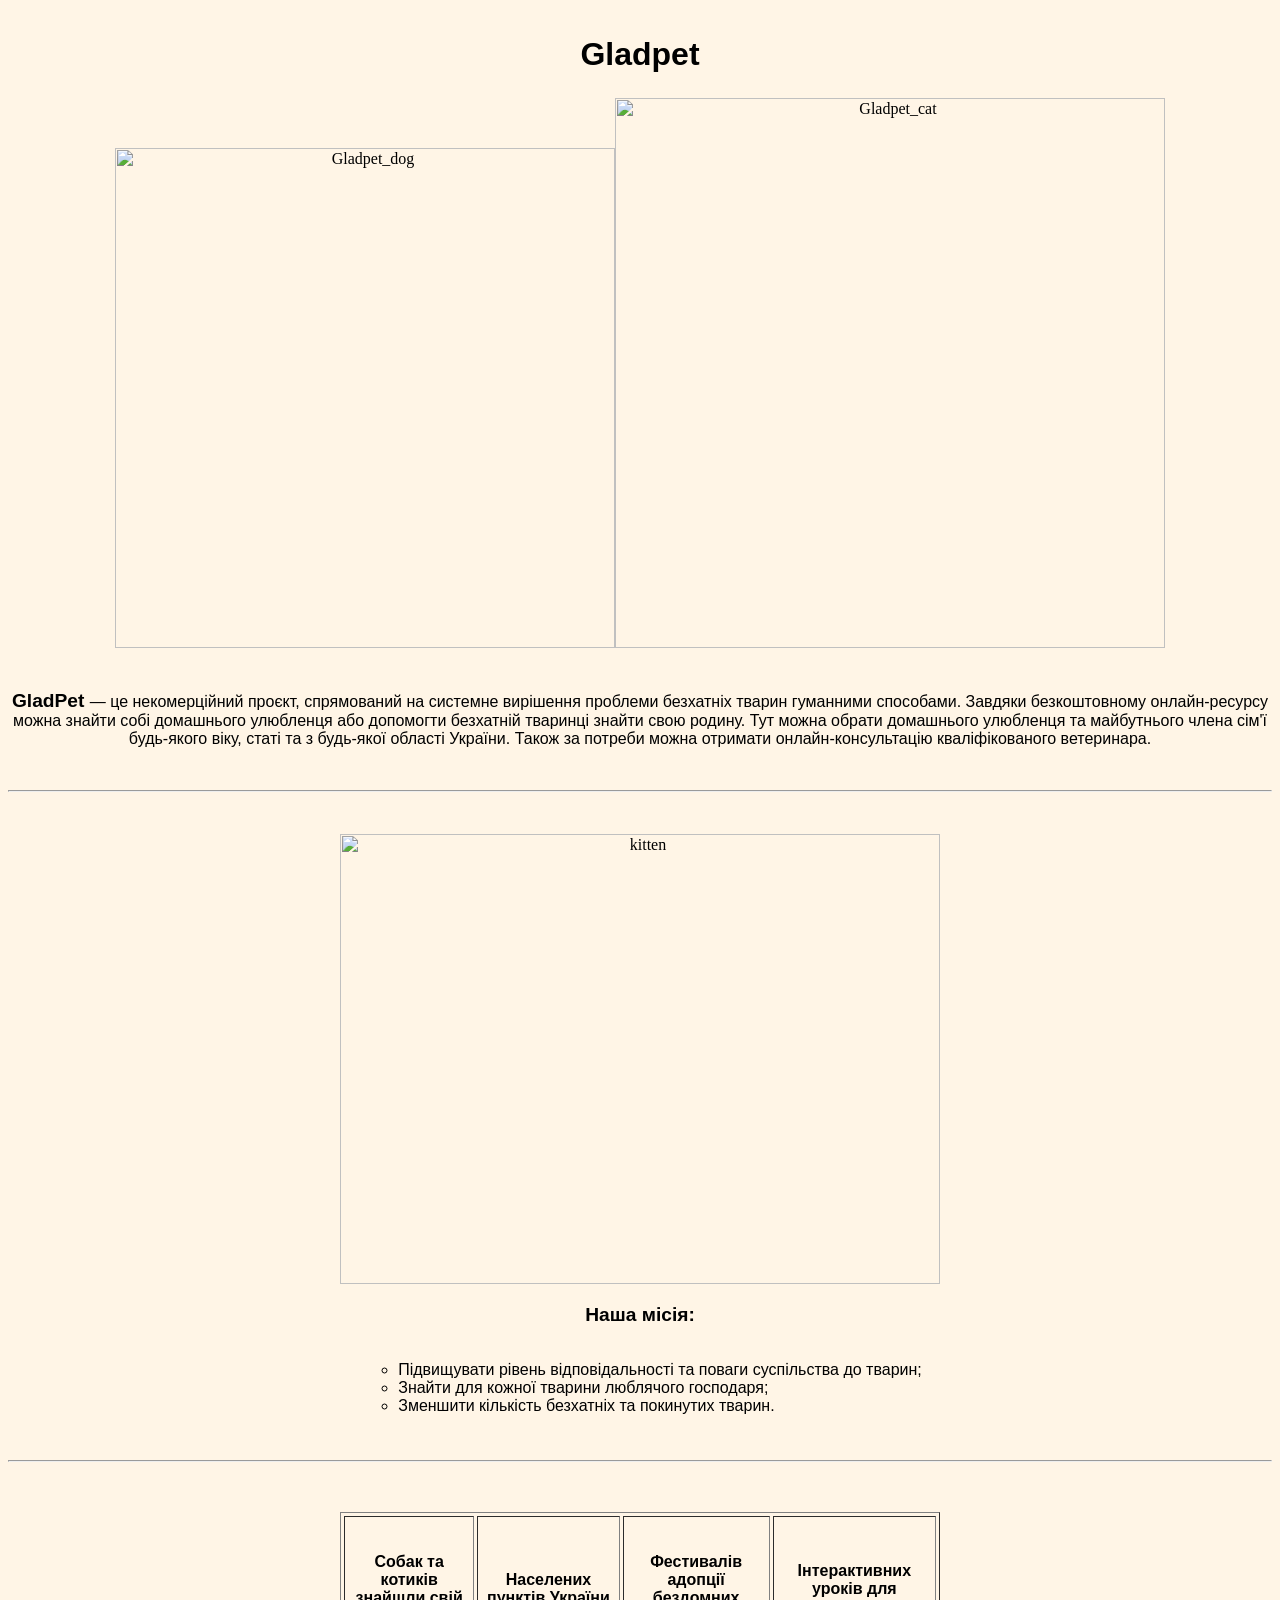
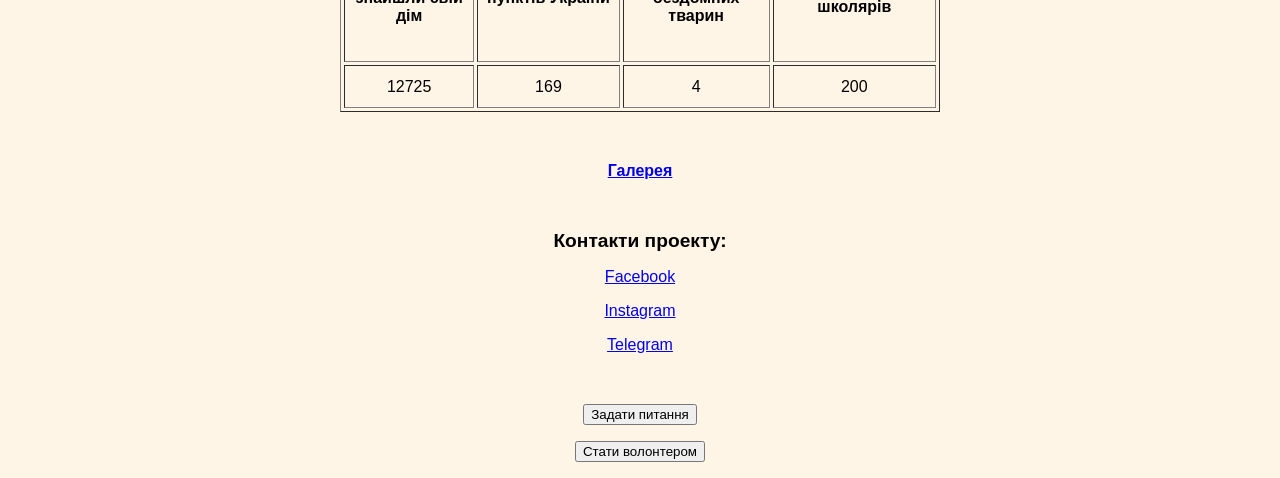
==== index.html @ 4444d38a "pages" ====
<!DOCTYPE html>
<html>
<head>
<title>My homework</title>
</head>
<body bgcolor="#fff5e6">

<h1 align="center"><font face="Arial"><font size="16"></font>Gladpet</font></h1>
	<p align="center"><img src="https://gladpet.org/assets/layouts/volunteers/banner-image.png" title="Gladpet_dog" width="500" height="500"><img src="https://gladpet.org/assets/layouts/about/banner-image.png" title="Gladpet_cat" width="550" height="550"></p> 
    <p align="center"><font face="Arial"> 
	<b><big><br>GladPet </big></b> — це некомерційний проєкт, спрямований на системне вирішення проблеми безхатніх тварин гуманними способами. Завдяки безкоштовному онлайн-ресурсу можна знайти собі домашнього улюбленця або допомогти безхатній тваринці знайти свою родину.
Тут можна обрати домашнього улюбленця та майбутнього члена сім'ї будь-якого віку, статі та з будь-якої області України. Також за потреби можна отримати онлайн-консультацію кваліфікованого ветеринара.</font></p>
	<br><hr> 

<br>
<p align="center"><img src="https://lh7-rt.googleusercontent.com/docsz/AD_4nXcCz4nDZJmaOsyxrYwbD8L-oWwhBf1DgJiBj8JdExGa-wqGGQSl1o8RvwXmMapVSakaW2Sn0EIj0qeB4Qe98BbWUadIzt_vdbMUoUZPvIjFr7JROKl7RMZcdWb0UXivlZOIoBSrvh8P7WNJ6sg2j_TaNTq8?key=EPZh9AYdUwj3i691cPQAmw" title="kitten" width="600" height="450"></p>
<figcaption>
<div align="center">
  <p><b><big><font face="Arial">Наша місія:</font></big></b></p>
<table>
<tr><td><font face="Arial"><ul type="circle">
<li>Підвищувати рівень відповідальності та поваги суспільства до тварин;</li>
<li>Знайти для кожної тварини люблячого господаря;</li>
<li>Зменшити кількість безхатніх та покинутих тварин.</li>
</ul>
</td></tr></table>
</div>

<br><hr>

<p><br>
<table border="1" cellspacing="3" align="center" width="600" height="200">
<tr>
    <th width="300" align="center"><font face="Arial">Собак та котиків знайшли свій дім</font></th>
    <th width="300" align="center"><font face="Arial">Населених пунктів України</font></th>
    <th width="300" align="center"><font face="Arial">Фестивалів адопції бездомних тварин</font></th>
    <th width="300" align="center"><font face="Arial">Інтерактивних уроків для школярів</font></th>
</tr>
<tr>
    <td align="center"><font face="Arial">12725</font></td>
    <td align="center"><font face="Arial">169</font></td>
    <td align="center"><font face="Arial">4</font></td>
    <td align="center"><font face="Arial">200</font></td>
</tr>
</table>
</p>

<br><p align="center"><b><font face="Arial"><a href="C:/Users/user/Desktop/Homework21/pages/gallery.html">Галерея</b></a>
</font>
</p>

<br><div align="center">
  <p><b><big><font face="Arial">Контакти проекту:</font></big></b></p>

  <p><font face="Arial"><a href="https://www.facebook.com/projectGladPet">Facebook</a></font></p>
  <p><font face="Arial"><a href="https://www.instagram.com/gladpet_org/#">Instagram</a></font></p>
  <p><font face="Arial"><a href="https://t.me/gladpet">Telegram</a></font></p>

  <br><p><input type="submit" value="Задати питання"></p>
  <p><button type="submit">Стати волонтером</button></p>
</div>

</body>
</html>
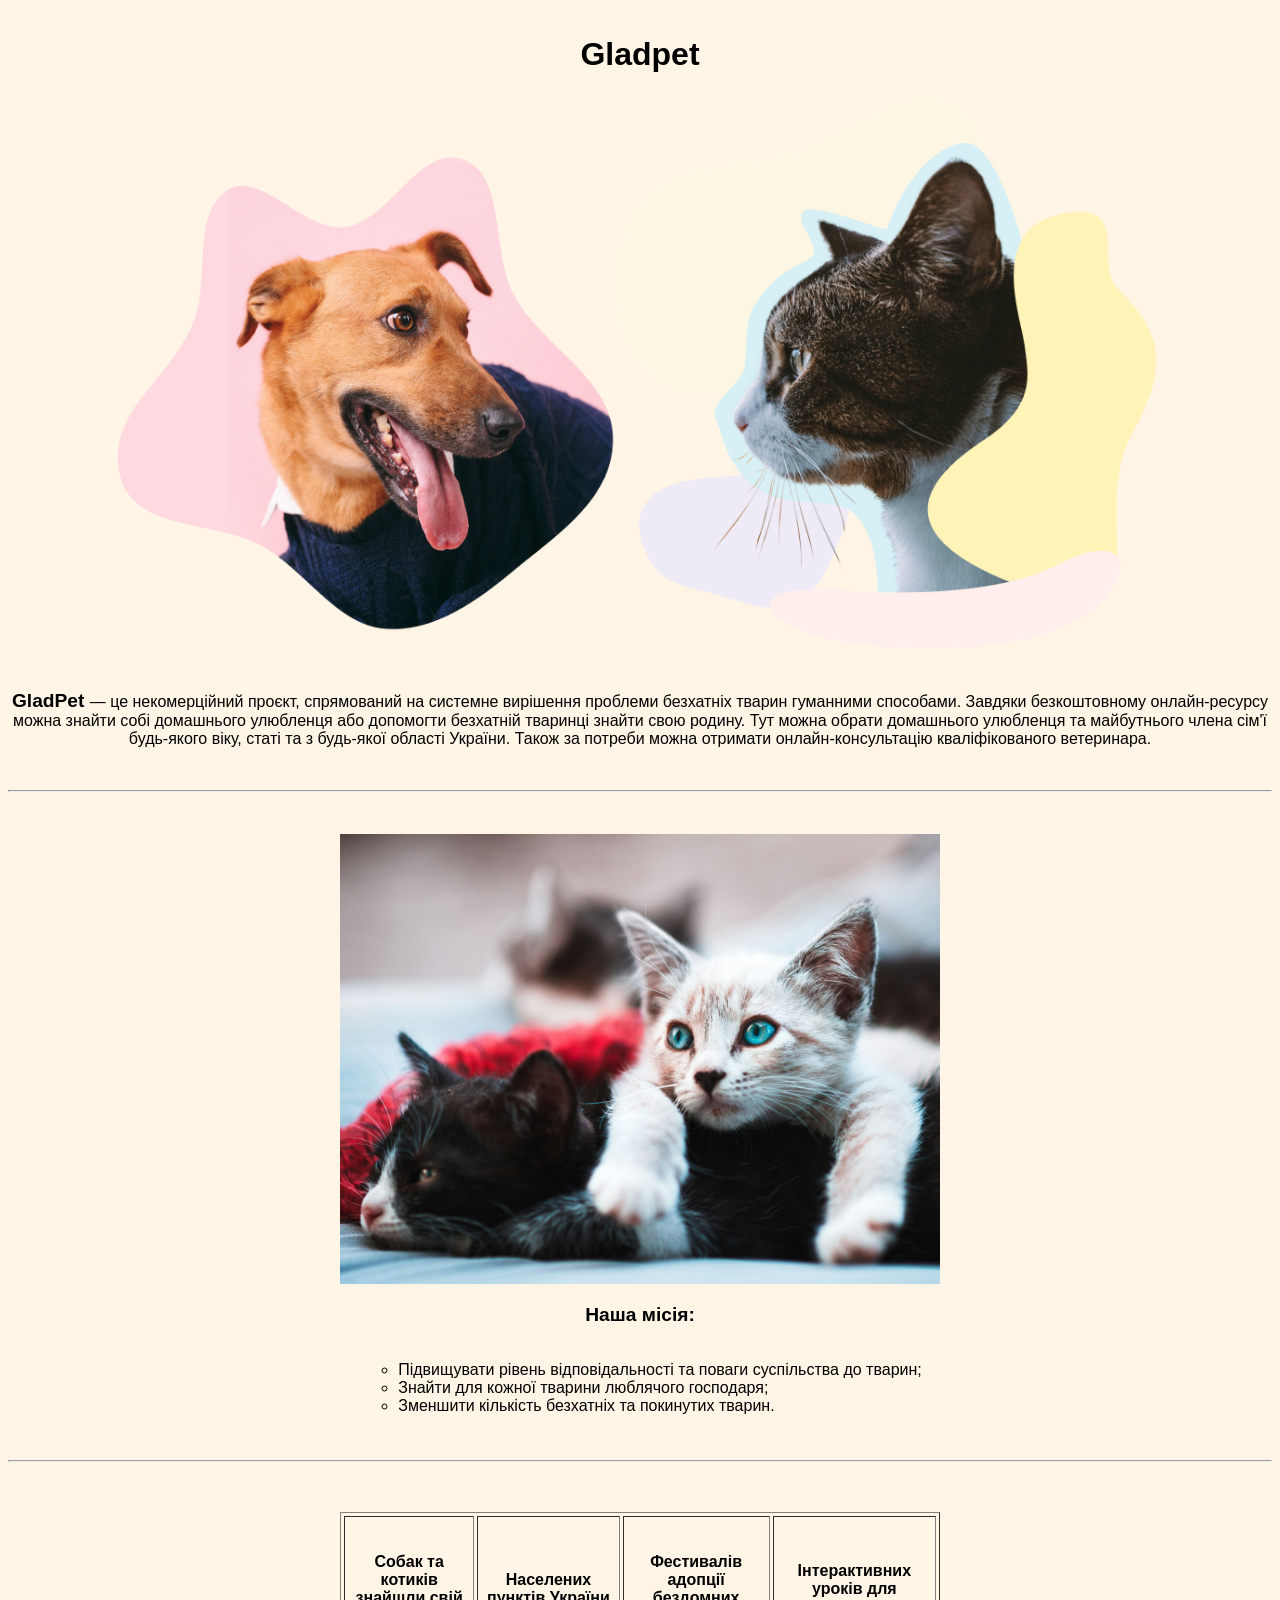
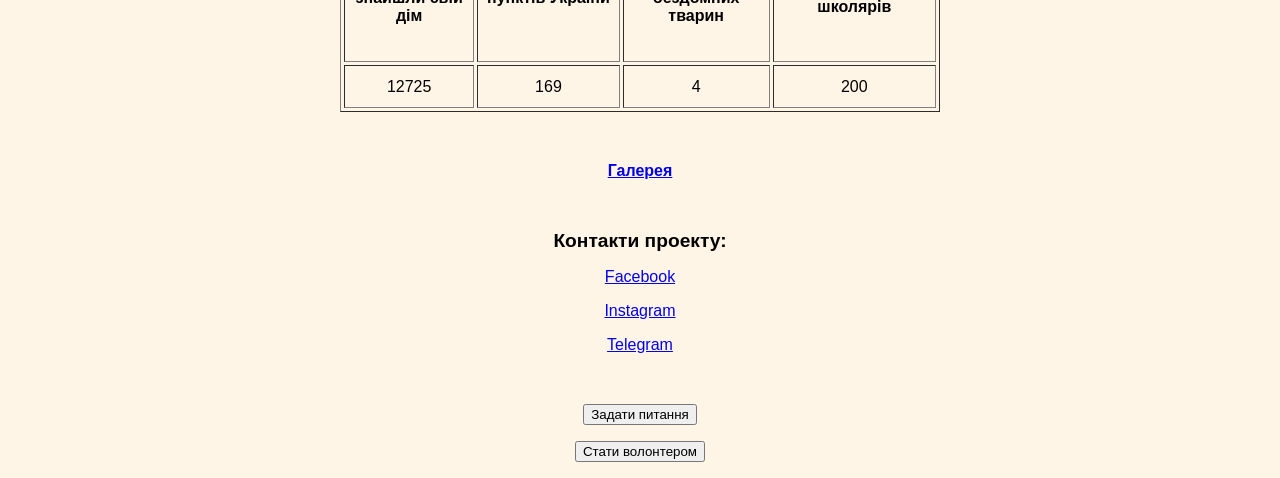
==== commit 5ef7a5cd: "pages" ====
--- a/index.html
+++ b/index.html
@@ -6,14 +6,15 @@
 <body bgcolor="#fff5e6">
 
 <h1 align="center"><font face="Arial"><font size="16"></font>Gladpet</font></h1>
-	<p align="center"><img src="https://gladpet.org/assets/layouts/volunteers/banner-image.png" title="Gladpet_dog" width="500" height="500"><img src="https://gladpet.org/assets/layouts/about/banner-image.png" title="Gladpet_cat" width="550" height="550"></p> 
+	<p align="center"><img src="./photos/Image4.png" title="Gladpet_dog" width="500" height="500"><img src="./photos/Image5.png" title="Gladpet_cat" width="550" height="550"></p> 
     <p align="center"><font face="Arial"> 
 	<b><big><br>GladPet </big></b> — це некомерційний проєкт, спрямований на системне вирішення проблеми безхатніх тварин гуманними способами. Завдяки безкоштовному онлайн-ресурсу можна знайти собі домашнього улюбленця або допомогти безхатній тваринці знайти свою родину.
 Тут можна обрати домашнього улюбленця та майбутнього члена сім'ї будь-якого віку, статі та з будь-якої області України. Також за потреби можна отримати онлайн-консультацію кваліфікованого ветеринара.</font></p>
-	<br><hr> 
+	
+<br><hr> 
 
 <br>
-<p align="center"><img src="https://lh7-rt.googleusercontent.com/docsz/AD_4nXcCz4nDZJmaOsyxrYwbD8L-oWwhBf1DgJiBj8JdExGa-wqGGQSl1o8RvwXmMapVSakaW2Sn0EIj0qeB4Qe98BbWUadIzt_vdbMUoUZPvIjFr7JROKl7RMZcdWb0UXivlZOIoBSrvh8P7WNJ6sg2j_TaNTq8?key=EPZh9AYdUwj3i691cPQAmw" title="kitten" width="600" height="450"></p>
+<p align="center"><img src="./photos/Image6.png" title="kitten" width="600" height="450"></p>
 <figcaption>
 <div align="center">
   <p><b><big><font face="Arial">Наша місія:</font></big></b></p>
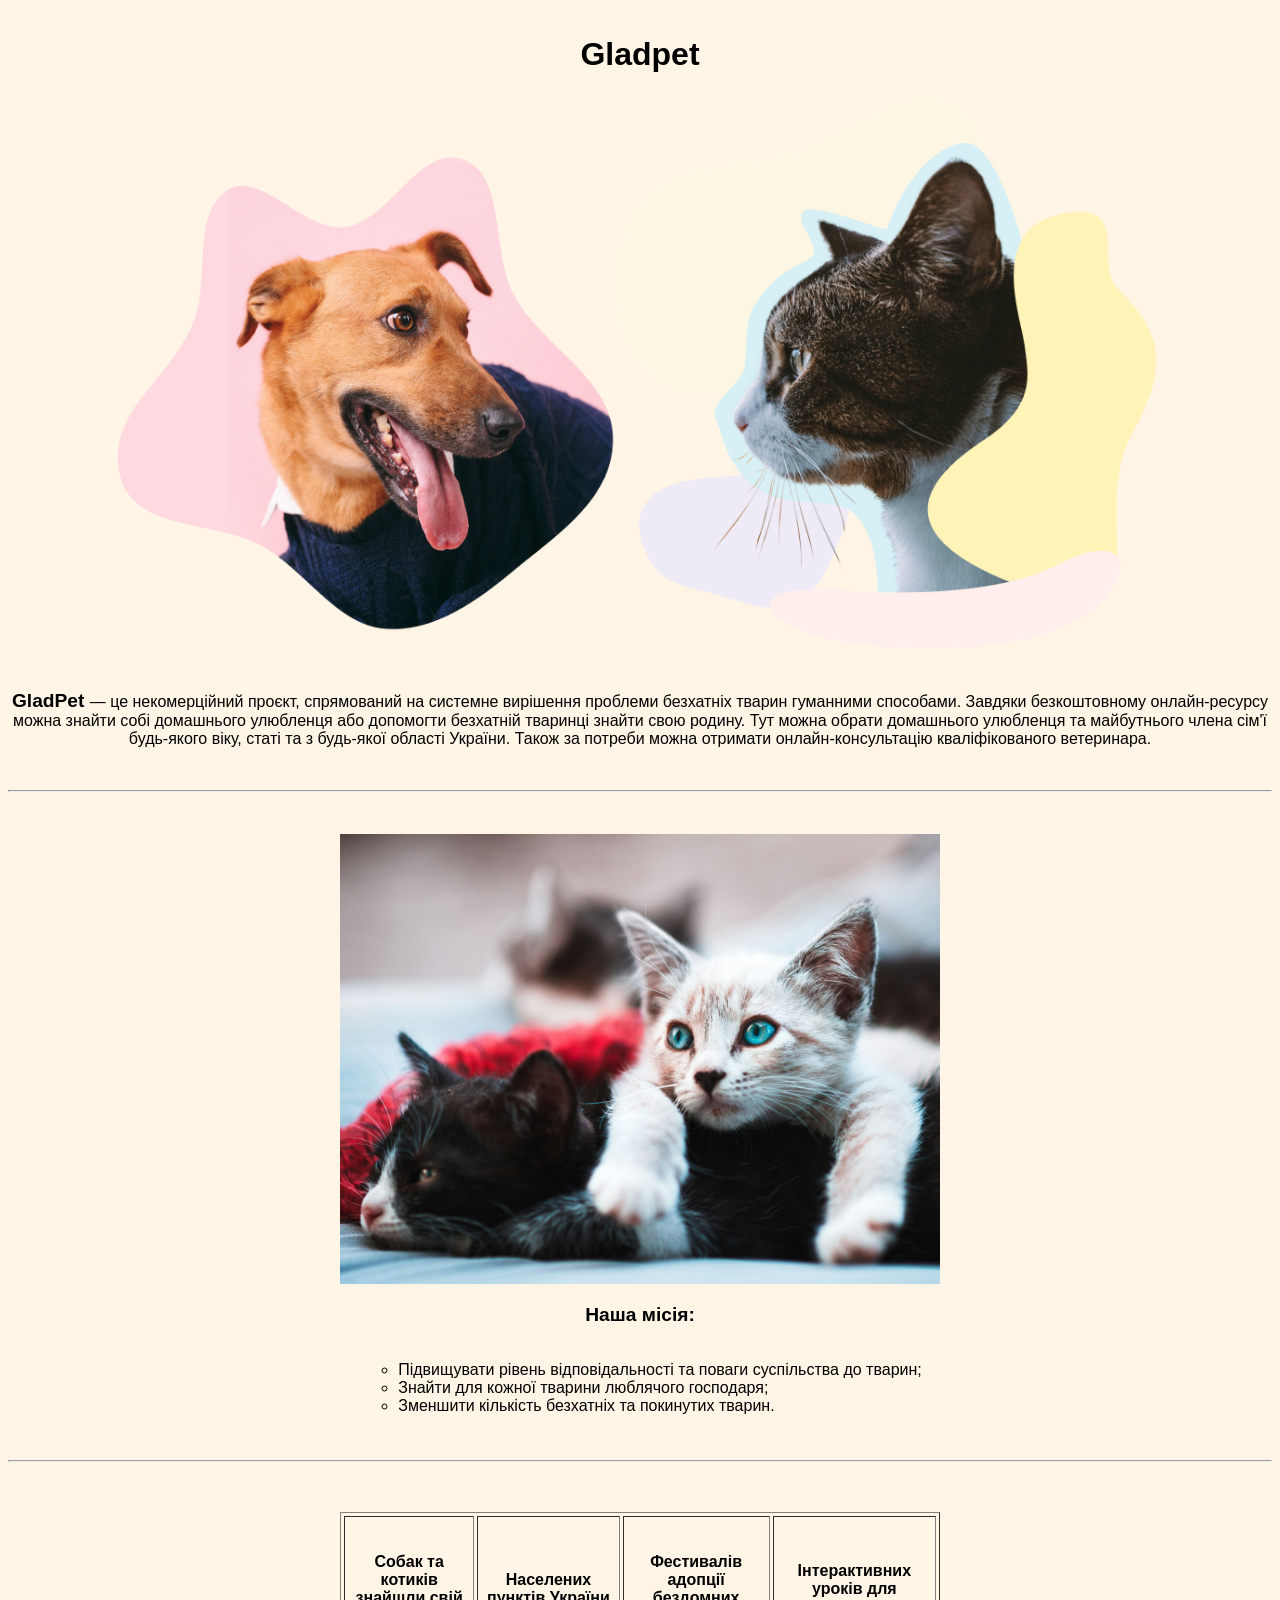
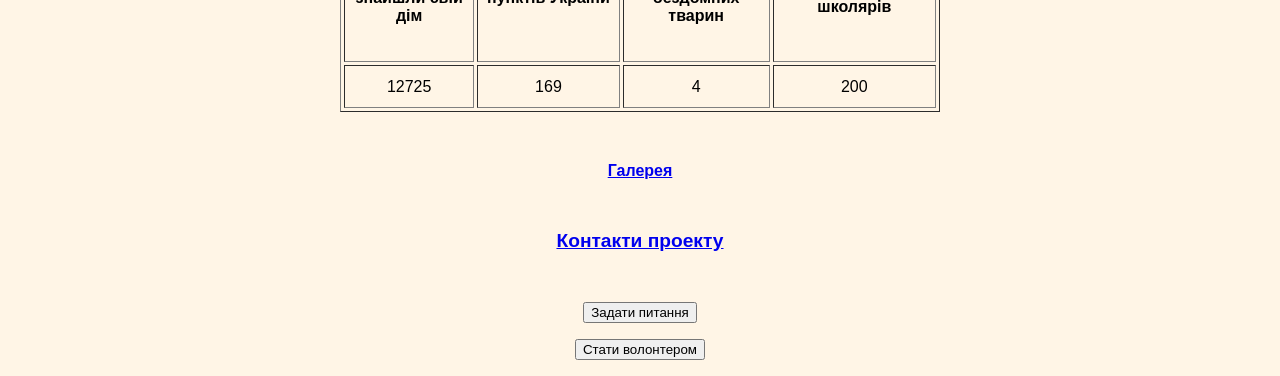
==== commit 26d32ad0: "pages" ====
--- a/index.html
+++ b/index.html
@@ -51,11 +51,8 @@
 </p>
 
 <br><div align="center">
-  <p><b><big><font face="Arial">Контакти проекту:</font></big></b></p>
+  <p><b><big><font face="Arial"><a href="C:/Users/user/Desktop/Homework21/pages/contacts.html">Контакти проекту</font></big></b></p>
 
-  <p><font face="Arial"><a href="https://www.facebook.com/projectGladPet">Facebook</a></font></p>
-  <p><font face="Arial"><a href="https://www.instagram.com/gladpet_org/#">Instagram</a></font></p>
-  <p><font face="Arial"><a href="https://t.me/gladpet">Telegram</a></font></p>
 
   <br><p><input type="submit" value="Задати питання"></p>
   <p><button type="submit">Стати волонтером</button></p>
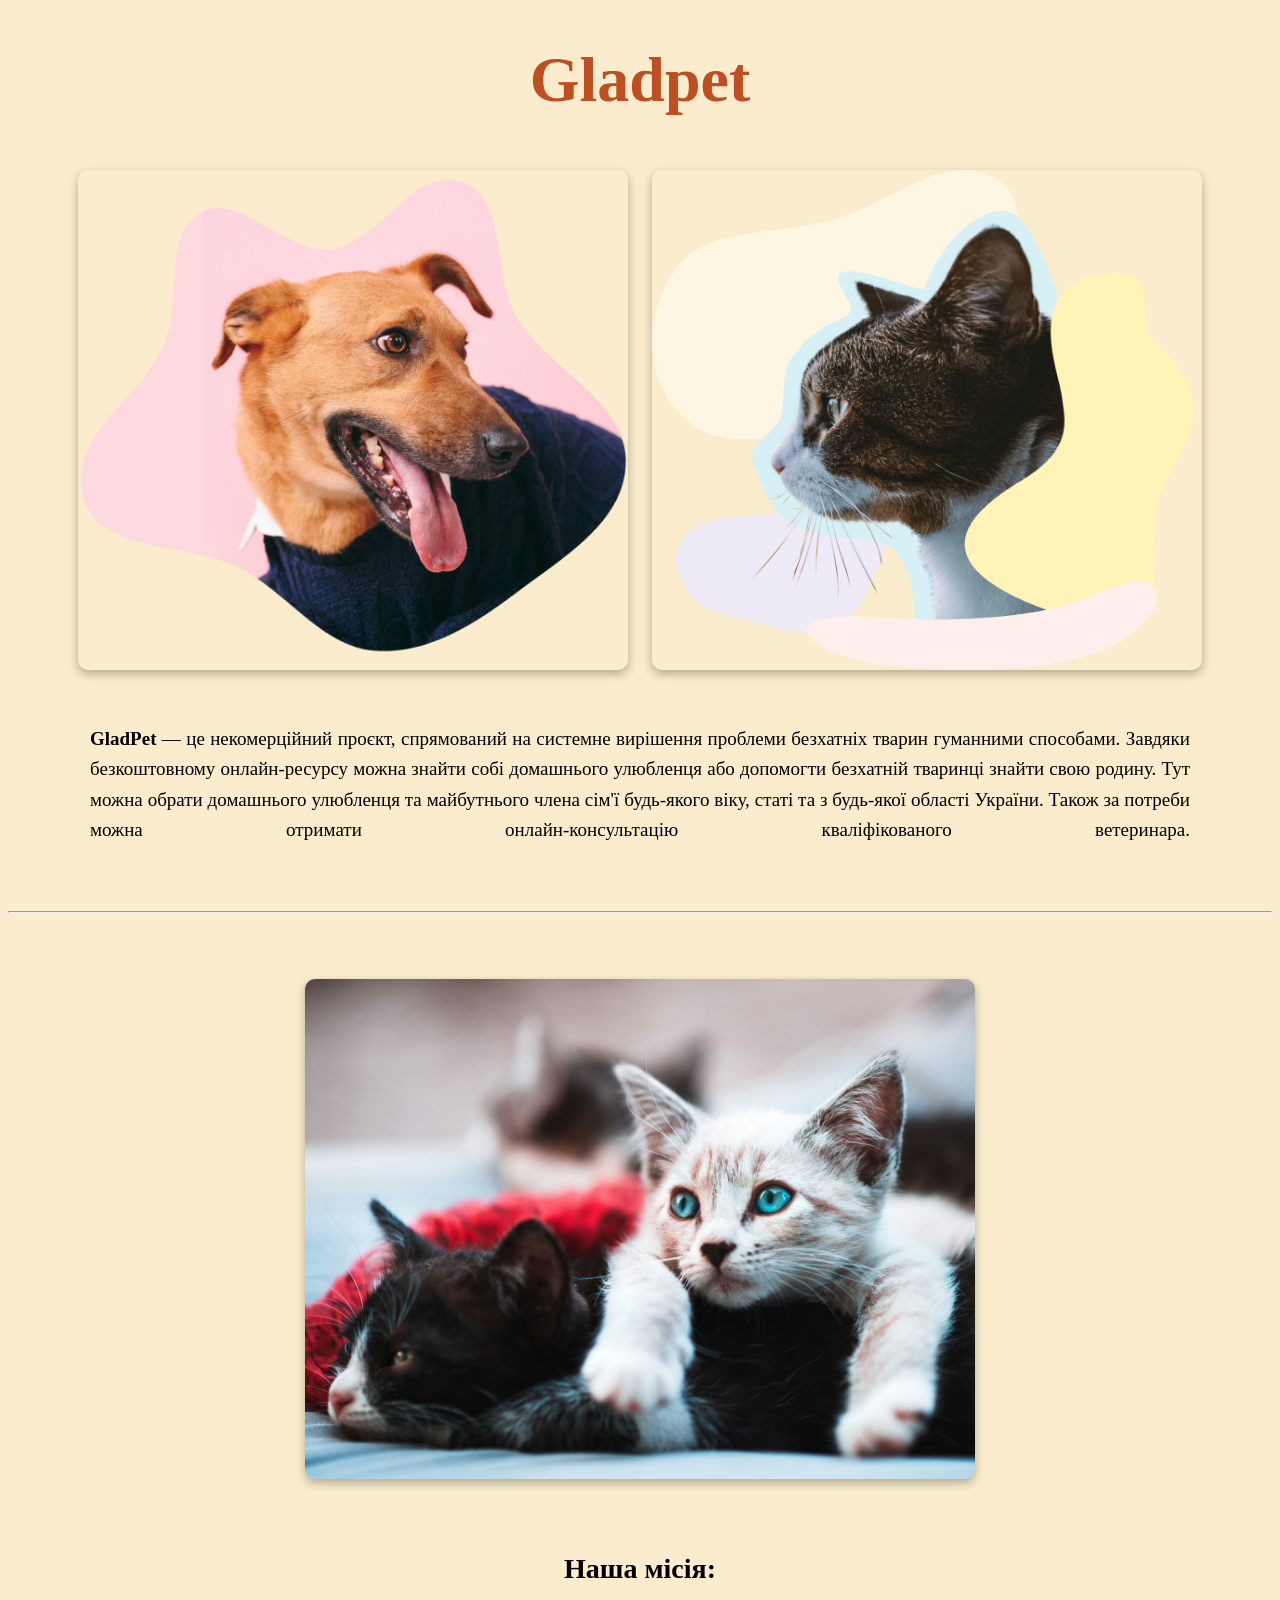
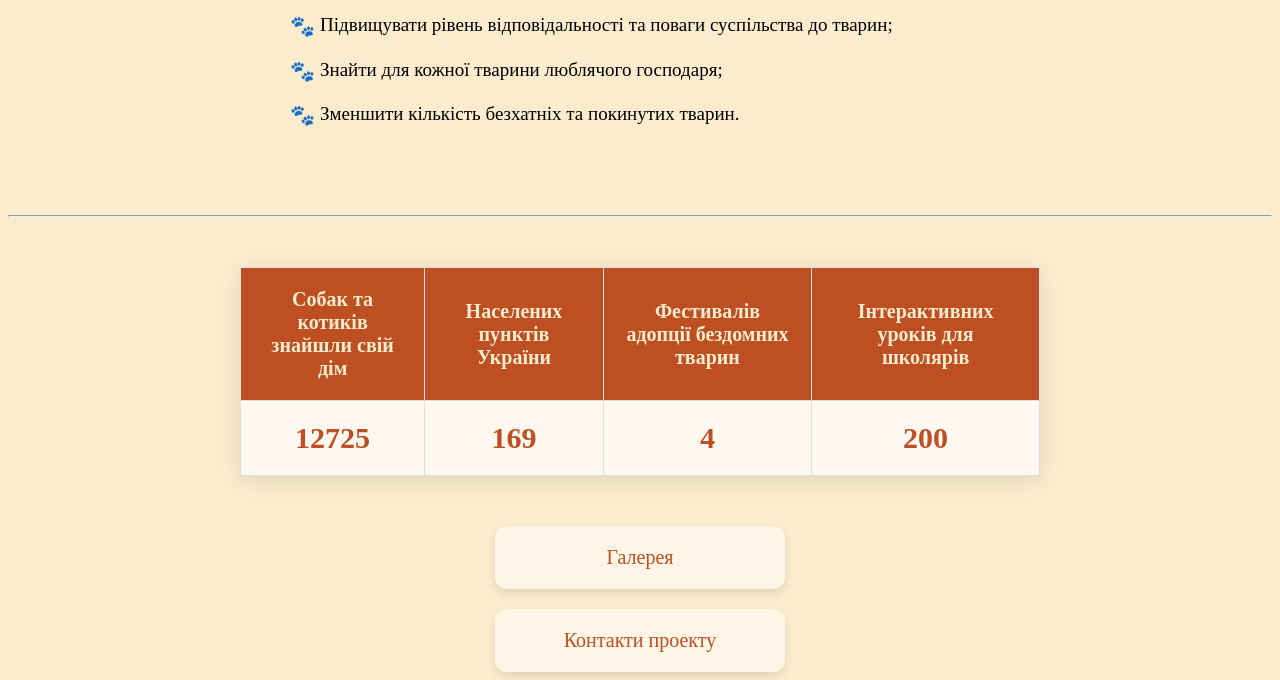
==== commit 2e0f731e: "pages" ====
--- a/index.html
+++ b/index.html
@@ -2,60 +2,56 @@
 <html>
 <head>
 <title>My homework</title>
+<link rel="stylesheet" href="style.css">
 </head>
-<body bgcolor="#fff5e6">
+<body>
+  <h1>Gladpet</h1>
 
-<h1 align="center"><font face="Arial"><font size="16"></font>Gladpet</font></h1>
-	<p align="center"><img src="./photos/Image4.png" title="Gladpet_dog" width="500" height="500"><img src="./photos/Image5.png" title="Gladpet_cat" width="550" height="550"></p> 
-    <p align="center"><font face="Arial"> 
-	<b><big><br>GladPet </big></b> — це некомерційний проєкт, спрямований на системне вирішення проблеми безхатніх тварин гуманними способами. Завдяки безкоштовному онлайн-ресурсу можна знайти собі домашнього улюбленця або допомогти безхатній тваринці знайти свою родину.
-Тут можна обрати домашнього улюбленця та майбутнього члена сім'ї будь-якого віку, статі та з будь-якої області України. Також за потреби можна отримати онлайн-консультацію кваліфікованого ветеринара.</font></p>
+
+<div class="images">
+  <img src="./photos/Image4.png" title="Gladpet_dog">
+  <img src="./photos/Image5.png" title="Gladpet_cat">
+</div>
+  
+<div class="text-block">
+	<strong>GladPet</strong> — це некомерційний проєкт, спрямований на системне вирішення проблеми безхатніх тварин гуманними способами. Завдяки безкоштовному онлайн-ресурсу можна знайти собі домашнього улюбленця або допомогти безхатній тваринці знайти свою родину.
+Тут можна обрати домашнього улюбленця та майбутнього члена сім'ї будь-якого віку, статі та з будь-якої області України. Також за потреби можна отримати онлайн-консультацію кваліфікованого ветеринара.</div>
 	
 <br><hr> 
 
 <br>
-<p align="center"><img src="./photos/Image6.png" title="kitten" width="600" height="450"></p>
-<figcaption>
-<div align="center">
-  <p><b><big><font face="Arial">Наша місія:</font></big></b></p>
-<table>
-<tr><td><font face="Arial"><ul type="circle">
-<li>Підвищувати рівень відповідальності та поваги суспільства до тварин;</li>
-<li>Знайти для кожної тварини люблячого господаря;</li>
-<li>Зменшити кількість безхатніх та покинутих тварин.</li>
-</ul>
-</td></tr></table>
-</div>
+
+<div class="images1"><img src="./photos/Image6.png" title="kitten"></div>
+
+<div class="mission-block">
+    <p class="mission-title">Наша місія:</p>
+    <ul class="mission-list">
+      <li>Підвищувати рівень відповідальності та поваги суспільства до тварин;</li>
+      <li>Знайти для кожної тварини люблячого господаря;</li>
+      <li>Зменшити кількість безхатніх та покинутих тварин.</li>
+    </ul>
+  </div>
 
 <br><hr>
 
-<p><br>
-<table border="1" cellspacing="3" align="center" width="600" height="200">
+<table class="table">
 <tr>
-    <th width="300" align="center"><font face="Arial">Собак та котиків знайшли свій дім</font></th>
-    <th width="300" align="center"><font face="Arial">Населених пунктів України</font></th>
-    <th width="300" align="center"><font face="Arial">Фестивалів адопції бездомних тварин</font></th>
-    <th width="300" align="center"><font face="Arial">Інтерактивних уроків для школярів</font></th>
+    <th>Собак та котиків знайшли свій дім</th>
+    <th>Населених пунктів України</th>
+    <th>Фестивалів адопції бездомних тварин</th>
+    <th>Інтерактивних уроків для школярів</th>
 </tr>
 <tr>
-    <td align="center"><font face="Arial">12725</font></td>
-    <td align="center"><font face="Arial">169</font></td>
-    <td align="center"><font face="Arial">4</font></td>
-    <td align="center"><font face="Arial">200</font></td>
+    <td>12725</td>
+    <td>169</td>
+    <td>4</td>
+    <td>200</td>
 </tr>
 </table>
-</p>
-
-<br><p align="center"><b><font face="Arial"><a href="C:/Users/user/Desktop/Homework21/pages/gallery.html">Галерея</b></a>
-</font>
-</p>
-
-<br><div align="center">
-  <p><b><big><font face="Arial"><a href="C:/Users/user/Desktop/Homework21/pages/contacts.html">Контакти проекту</font></big></b></p>
 
 
-  <br><p><input type="submit" value="Задати питання"></p>
-  <p><button type="submit">Стати волонтером</button></p>
+<div class="gallery"><a href="./pages/gallery.html">Галерея</a>
+<a href="./pages/contacts.html">Контакти проекту</a>
 </div>
 
 </body>
--- a/style.css
+++ b/style.css
@@ -0,0 +1,229 @@
+h1 {
+  color: #bd4f23;
+  font-size: 400%;
+  font-family: Georgia, serif;
+  text-align: center;
+  transition: color 0.3s ease;
+}
+
+h1:hover {
+  color: #f7a7c8;
+}
+
+body {
+  background-color: #faeccc;
+}
+.text-block {
+  width: 1100px;
+  margin: 40px auto;
+  text-align: justify;
+  text-align-last: justify; 
+  font-family: Georgia, serif;
+  font-size: 19px;
+  line-height: 1.6;
+}
+  .images {text-align: center; 
+  margin-top: 30px;
+}
+
+  .images img {
+  margin: 10px;
+  width: 550px; 
+  height: 500px;
+  border-radius: 10px; 
+  box-shadow: 0 4px 10px rgba(15, 15, 15, 0.3); 
+  transition: transform 0.3s ease, filter 0.3s ease;
+}
+
+   .images img:hover {
+  transform: scale(1.05); 
+  filter: brightness(1.1); 
+}
+
+.images1 {text-align: center; 
+  margin-top: 30px;
+}
+
+  .images1 img {
+  margin: 10px;
+  width: 670px; 
+  height: 500px;
+  border-radius: 10px; 
+  box-shadow: 0 4px 10px rgba(15, 15, 15, 0.3); 
+  transition: transform 0.3s ease, filter 0.3s ease;
+}
+
+   .images1 img:hover {
+  transform: scale(1.05); 
+  filter: brightness(1.1); 
+}
+
+.mission-block {
+  max-width: 700px;
+  margin: 60px auto;
+  text-align: center;
+}
+
+.mission-title {
+  font-size: 28px;
+  font-weight: bold;
+  margin-bottom: 25px;
+  font-family: Georgia, serif;
+  
+}
+
+.mission-list {
+  list-style: none;
+  padding-left: 0;
+  text-align: left;    
+  line-height: 1.6;
+  font-family: Georgia, serif;
+  font-size: 19px;
+}
+
+.mission-list li {
+  position: relative;
+  padding-left: 30px;
+  margin-bottom: 14px;
+}
+
+
+.mission-list li::before {
+  content: "🐾";
+  position: absolute;
+  left: 0;
+  top: 0;
+  font-size: 20px;          
+  transition: color 0.3s ease;
+}
+
+.table {
+  width: 80%;
+  max-width: 800px;
+  margin: 50px auto;
+  border-collapse: collapse;
+  font-family: Georgia, serif;
+  text-align: center;
+  box-shadow: 0 4px 20px rgba(0, 0, 0, 0.1);
+}
+
+.table th,
+.table td {
+  padding: 20px;
+  border: 1px solid #ddd;
+}
+
+.table th {
+  background-color: #bd4f23;      
+  color: #faeccc;
+  font-size: 20px;
+  font-family: Georgia, serif;
+  font-weight: bold;
+}
+
+.table td {
+  background-color: #fff8f0;       
+  font-size:30px;
+  font-weight: bold;
+  font-family:Georgia, serif;
+  color: #bd4f23;                 
+  transition: background-color 0.3s ease;
+}
+
+.table td:hover {
+  background-color: #ffe8d6;      
+}
+
+.gallery {
+  display: flex;
+  flex-direction: column;     
+  align-items: center;      
+  gap: 20px;               
+  margin-top: 40px;
+}
+
+.gallery a {
+  display: block;
+  width: 250px;
+  padding: 20px;
+  text-align: center;
+  background-color: #fff5e6;      
+  color: #bd4f23;
+  font-family: Georgia, serif;
+  font-size: 20px;
+  text-decoration: none;
+  border-radius: 12px;
+  box-shadow: 0 4px 10px rgba(0, 0, 0, 0.1);
+  transition: all 0.3s ease;
+}
+
+.gallery a:hover {
+  background-color: #ffe8d6;
+  transform: scale(1.03);
+  box-shadow: 0 6px 14px rgba(0, 0, 0, 0.2);
+}
+
+#header h1 {color: #bd4f23;
+  font-size: 400%;
+  font-family: Georgia, serif;
+  text-align: center;
+  transition: color 0.3s ease;
+}
+
+#contacts {
+  display: flex;
+  flex-direction: column;      
+  align-items: center;        
+  gap: 15px;                  
+  font-family: Georgia, serif;
+  font-size: 20px;
+  margin-top: 20px;
+}
+
+#contacts a {
+  color: #bd4f23;
+  text-decoration: none;
+  font-weight: bold;
+  transition: color 0.3s ease;
+}
+
+#contacts a:hover {
+  color: #ff9900;
+}
+
+#pic h1 {color: #bd4f23;
+  font-size: 400%;
+  font-family: Georgia, serif;
+  text-align: center;
+  transition: color 0.3s ease;
+}
+
+#text1 {display: flex;
+  flex-direction: column;      
+  align-items: center;        
+  gap: 15px;                  
+  font-family: Georgia, serif;
+  font-size: 20px;
+  margin-top: 20px;
+}
+
+#pic1 {
+  display: flex;
+  justify-content: center; 
+  gap: 20px;              
+  margin-top: 40px;      
+}
+
+#pic1 a img {
+    width: 300px;
+    height: 200px;
+    object-fit: cover;
+  border-radius: 10px;   
+  box-shadow: 0 4px 8px rgba(0,0,0,0.2);
+  cursor: pointer;
+  transition: transform 0.3s ease;
+}
+
+#pic1 a img:hover {
+  transform: scale(1.05);  
+}
